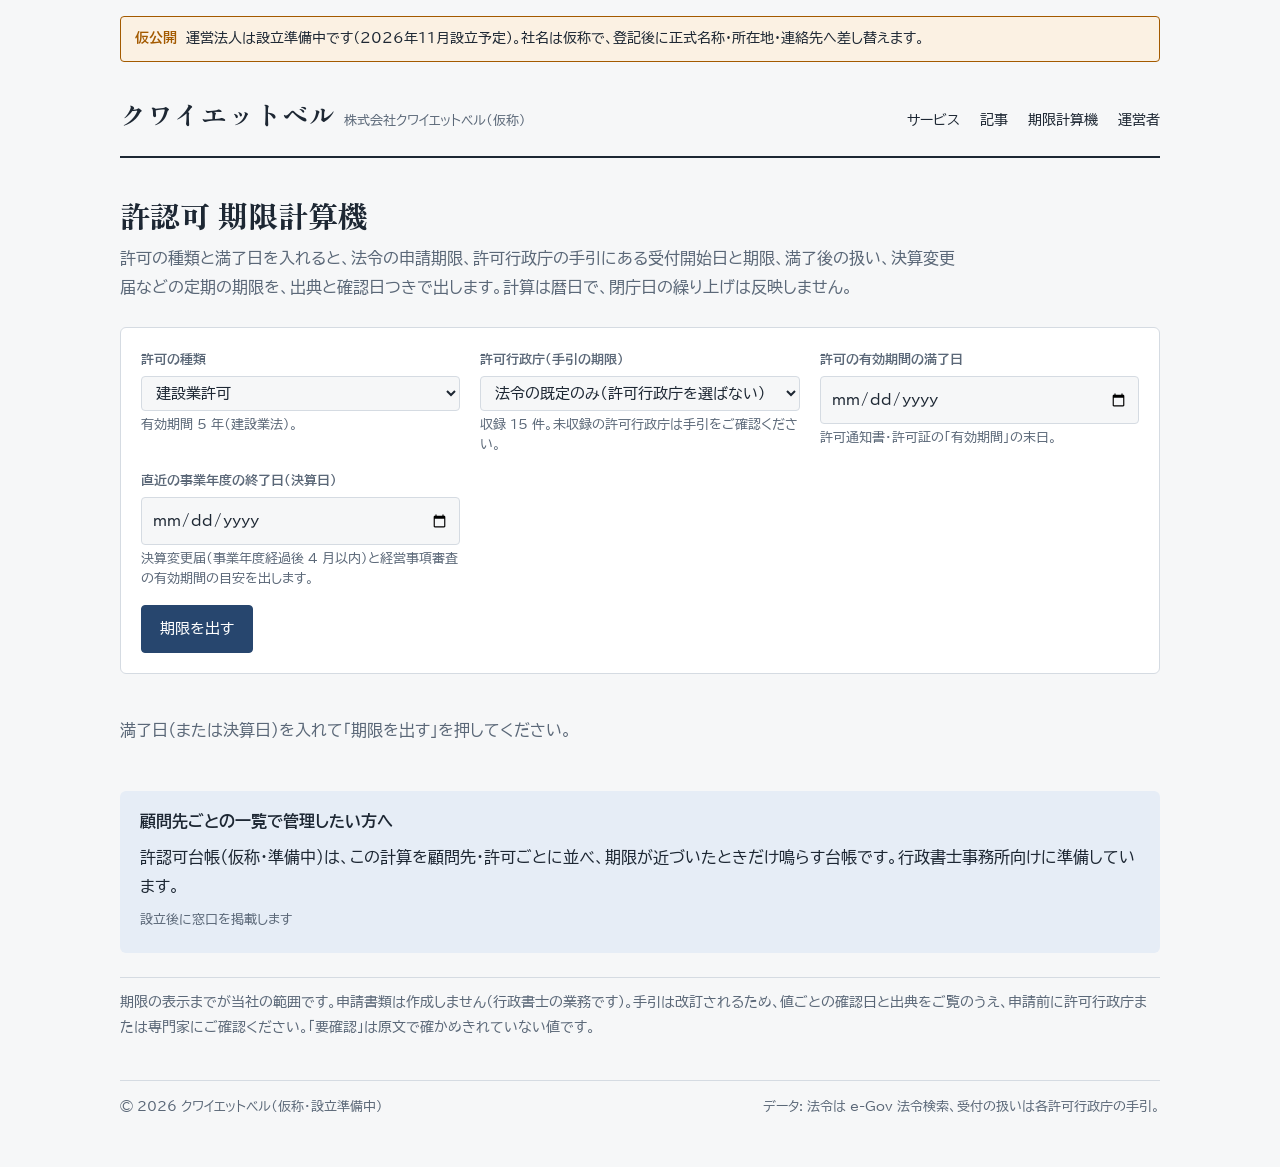
==== calc.html @ 5275df2f "許認可 期限計算機(calc.html)を追加: 許可種別・許可行政庁・満了日から法令の期限・手引の受付開始と期限・決算変更届の期限を出典つきで計算 Co-Authored-By: Claude Fa" ====
<!doctype html>
<html lang="ja">
<head>
<meta charset="utf-8">
<meta name="viewport" content="width=device-width, initial-scale=1, viewport-fit=cover">
<title>許認可 期限計算機</title>
<meta name="description" content="許可の種類・許可行政庁・満了日から、更新の受付開始日・申請期限・決算変更届などの期限を、条文と手引の出典つきで計算します。">
<link rel="preconnect" href="https://fonts.googleapis.com">
<link rel="preconnect" href="https://fonts.gstatic.com" crossorigin>
<link rel="stylesheet" href="https://fonts.googleapis.com/css2?family=BIZ+UDPGothic:wght@400;700&family=Zen+Old+Mincho:wght@600;900&family=IBM+Plex+Mono:wght@500&display=swap">
<style>
:root {
  --paper: #f6f7f8; --sheet: #ffffff; --ink: #1d2733; --muted: #5b6878; --rule: #d5dbe2;
  --indigo: #27466e; --indigo-soft: #e6edf6; --due: #a35a00; --due-soft: #fbf1e3;
  --f-display: "Zen Old Mincho", "Hiragino Mincho ProN", "Yu Mincho", serif;
  --f-body: "BIZ UDPGothic", "Hiragino Sans", "Yu Gothic", "Meiryo", sans-serif;
  --f-mono: "IBM Plex Mono", ui-monospace, "SFMono-Regular", Consolas, monospace;
}
@media (prefers-color-scheme: dark) {
  :root:not([data-theme="light"]) {
    --paper: #12171d; --sheet: #182029; --ink: #e3e8ee; --muted: #9aa7b6; --rule: #2c3743;
    --indigo: #9dbbe3; --indigo-soft: #1f2d3e; --due: #f0b35c; --due-soft: #2e2416; color-scheme: dark;
  }
}
:root[data-theme="dark"] {
  --paper: #12171d; --sheet: #182029; --ink: #e3e8ee; --muted: #9aa7b6; --rule: #2c3743;
  --indigo: #9dbbe3; --indigo-soft: #1f2d3e; --due: #f0b35c; --due-soft: #2e2416; color-scheme: dark;
}
* { box-sizing: border-box; }
body { margin: 0; background: var(--paper); color: var(--ink); font-family: var(--f-body); font-size: 16px; line-height: 1.85;
  padding-left: max(16px, env(safe-area-inset-left, 0px)); padding-right: max(16px, env(safe-area-inset-right, 0px)); padding-block: 0 48px; }
a { color: var(--indigo); text-underline-offset: 3px; }
a:focus-visible, button:focus-visible, select:focus-visible, input:focus-visible { outline: 2px solid var(--indigo); outline-offset: 2px; }
.wrap { max-width: 1040px; margin: 0 auto; }
.notice { margin: 16px auto 0; background: var(--due-soft); border: 1px solid var(--due); border-radius: 4px; padding: 10px 14px; font-size: 14px; line-height: 1.7; }
.notice strong { color: var(--due); }
header.site { display: flex; flex-wrap: wrap; align-items: baseline; justify-content: space-between; gap: 8px 24px; padding-block: 28px 18px; border-bottom: 2px solid var(--ink); }
.brand { font-family: var(--f-display); font-weight: 900; font-size: 26px; letter-spacing: .04em; text-decoration: none; color: var(--ink); }
.brand small { font-family: var(--f-body); font-weight: 400; font-size: 13px; color: var(--muted); margin-left: 8px; letter-spacing: 0; }
nav.top { display: flex; flex-wrap: wrap; gap: 4px 20px; font-size: 14px; }
nav.top a { color: var(--ink); text-decoration: none; }
nav.top a:hover { color: var(--indigo); text-decoration: underline; }
h1 { font-family: var(--f-display); font-weight: 900; font-size: 30px; line-height: 1.4; margin: 36px 0 8px; }
.lead { color: var(--muted); margin: 0 0 24px; max-width: 70ch; }
.panel { background: var(--sheet); border: 1px solid var(--rule); border-radius: 6px; padding: 20px; margin-bottom: 24px; }
.grid { display: grid; grid-template-columns: repeat(auto-fit, minmax(240px, 1fr)); gap: 14px 20px; }
label { display: block; font-size: 13px; color: var(--muted); font-weight: 700; margin-bottom: 4px; }
select, input[type=date] { width: 100%; font: inherit; font-size: 15px; padding: 8px 10px; border: 1px solid var(--rule); border-radius: 4px; background: var(--paper); color: var(--ink); }
.hint { font-size: 12.5px; color: var(--muted); margin: 4px 0 0; line-height: 1.6; }
.row { display: flex; flex-wrap: wrap; gap: 10px; align-items: center; margin-top: 16px; }
button { font: inherit; font-size: 15px; padding: 9px 18px; border-radius: 4px; border: 1px solid var(--indigo); background: var(--indigo); color: #fff; cursor: pointer; }
button.ghost { background: transparent; color: var(--indigo); }
h2 { font-family: var(--f-display); font-size: 20px; margin: 28px 0 10px; display: flex; align-items: baseline; gap: 10px; flex-wrap: wrap; }
h2 span { font-family: var(--f-mono); font-size: 12px; letter-spacing: .12em; color: var(--muted); }
.tbl { overflow-x: auto; margin: 10px 0 18px; border: 1px solid var(--rule); border-radius: 4px; background: var(--sheet); }
table { border-collapse: collapse; font-size: 13.5px; line-height: 1.65; min-width: 720px; width: 100%; }
th, td { border-bottom: 1px solid var(--rule); padding: 8px 10px; vertical-align: top; text-align: left; }
th { background: var(--indigo-soft); font-weight: 700; white-space: nowrap; }
tr:last-child td { border-bottom: 0; }
td.d { font-family: var(--f-mono); white-space: nowrap; font-size: 14px; }
td.d.none { font-family: var(--f-body); color: var(--muted); }
.tag { display: inline-block; font-size: 11.5px; padding: 0 7px; border-radius: 3px; background: var(--due-soft); color: var(--due); border: 1px solid var(--due); margin-left: 6px; line-height: 1.7; white-space: nowrap; }
.src { font-size: 12.5px; color: var(--muted); }
.src a { word-break: break-all; }
.empty { color: var(--muted); padding: 18px 0; }
.line { font-size: 13.5px; color: var(--muted); border-top: 1px solid var(--rule); padding-top: 12px; margin-top: 24px; }
.cta { background: var(--indigo-soft); border-radius: 6px; padding: 16px 20px; margin-top: 28px; }
.cta p { margin: 0 0 6px; }
footer { display: flex; flex-wrap: wrap; justify-content: space-between; gap: 8px 24px; margin-top: 40px; padding-top: 14px; border-top: 1px solid var(--rule); font-size: 13px; color: var(--muted); }
@media (max-width: 760px) { h1 { font-size: 24px; } .panel { padding: 16px; } }
</style>
</head>
<body>
<div class="notice wrap"><strong>仮公開</strong>　運営法人は設立準備中です（2026年11月設立予定）。社名は仮称で、登記後に正式名称・所在地・連絡先へ差し替えます。</div>
<div class="wrap">
  <header class="site">
    <a class="brand" href="./">クワイエットベル<small>株式会社クワイエットベル（仮称）</small></a>
    <nav class="top" aria-label="サイト内">
      <a href="./#service">サービス</a>
      <a href="./#articles">記事</a>
      <a href="calc.html" aria-current="page">期限計算機</a>
      <a href="./#company">運営者</a>
    </nav>
  </header>

  <main>
    <h1>許認可 期限計算機</h1>
    <p class="lead">許可の種類と満了日を入れると、法令の申請期限、許可行政庁の手引にある受付開始日と期限、満了後の扱い、決算変更届などの定期の期限を、出典と確認日つきで出します。計算は暦日で、閉庁日の繰り上げは反映しません。</p>

    <div class="panel">
      <div class="grid">
        <div>
          <label for="lic">許可の種類</label>
          <select id="lic"></select>
          <p class="hint" id="licHint"></p>
        </div>
        <div>
          <label for="auth">許可行政庁（手引の期限）</label>
          <select id="auth"></select>
          <p class="hint" id="authHint"></p>
        </div>
        <div id="expWrap">
          <label for="exp">許可の有効期間の満了日</label>
          <input type="date" id="exp">
          <p class="hint">許可通知書・許可証の「有効期間」の末日。</p>
        </div>
        <div id="fyWrap" hidden>
          <label for="fy">直近の事業年度の終了日（決算日）</label>
          <input type="date" id="fy">
          <p class="hint" id="fyHint"></p>
        </div>
      </div>
      <div class="row">
        <button type="button" id="go">期限を出す</button>
        <button type="button" class="ghost" id="copy" hidden>結果をテキストでコピー</button>
        <span class="hint" id="copied"></span>
      </div>
    </div>

    <div id="out"><p class="empty">許可の種類と満了日を入れてください。</p></div>

    <div class="cta">
      <p><strong>顧問先ごとの一覧で管理したい方へ</strong></p>
      <p>許認可台帳（仮称・準備中）は、この計算を顧問先・許可ごとに並べ、期限が近づいたときだけ鳴らす台帳です。行政書士事務所向けに準備しています。</p>
      <p class="src">設立後に窓口を掲載します</p>
    </div>

    <p class="line">期限の表示までが当社の範囲です。申請書類は作成しません（行政書士の業務です）。手引は改訂されるため、値ごとの確認日と出典をご覧のうえ、申請前に許可行政庁または専門家にご確認ください。「要確認」は原文で確かめきれていない値です。</p>
  </main>

  <footer>
    <span>© 2026 クワイエットベル（仮称・設立準備中）</span>
    <span>データ: 法令は e-Gov 法令検索、受付の扱いは各許可行政庁の手引。</span>
  </footer>
</div>

<script>
let RULES = null;
const $ = id => document.getElementById(id);
const pad = n => String(n).padStart(2, "0");
const fmt = d => d ? `${d.getFullYear()}-${pad(d.getMonth() + 1)}-${pad(d.getDate())}` : "";
const parse = s => { if (!s) return null; const [y, m, d] = s.split("-").map(Number); return new Date(y, m - 1, d); };
const addDays = (d, n) => { const r = new Date(d); r.setDate(r.getDate() + n); return r; };
// 民法143条: 期間の末日は起算日の応当日の前日。応当日が無い月は末日。
function addMonthsPeriod(end, months) {
  const start = addDays(end, 1);
  const y = start.getFullYear(), m = start.getMonth() + months, day = start.getDate();
  const last = new Date(y, m + 1, 0).getDate();
  return addDays(new Date(y, m, Math.min(day, last)), -1);
}
const weekday = ["日", "月", "火", "水", "木", "金", "土"];
const show = d => d ? `${fmt(d)}（${weekday[d.getDay()]}）` : "";
const esc = s => String(s ?? "").replace(/[&<>"]/g, c => ({ "&": "&amp;", "<": "&lt;", ">": "&gt;", '"': "&quot;" }[c]));
const statusTag = s => s === "confirmed" || !s ? "" : `<span class="tag">要確認</span>`;
const srcCell = (quote, url, retrieved) => `<span class="src">${esc(quote)}${url ? ` <a href="${esc(url)}" target="_blank" rel="noopener">出典</a>` : ""}${retrieved ? `（確認 ${esc(retrieved)}）` : ""}</span>`;
const hasNum = v => v !== "" && v !== null && v !== undefined;

function fillLicenses() {
  const sel = $("lic");
  RULES.licenses.forEach(l => {
    const o = document.createElement("option"); o.value = l.id; o.textContent = l.name; sel.appendChild(o);
  });
  sel.value = "construction";
}
function current() { return RULES.licenses.find(x => x.id === $("lic").value); }
function onLicense() {
  const l = current();
  const auth = $("auth"); auth.innerHTML = "";
  const locals = RULES.local.filter(r => r.license_id === l.id);
  const o0 = document.createElement("option"); o0.value = "";
  o0.textContent = locals.length ? "法令の既定のみ（許可行政庁を選ばない）" : "法令の既定のみ（手引は未収録）";
  auth.appendChild(o0);
  locals.forEach((r, i) => { const o = document.createElement("option"); o.value = String(i); o.textContent = r.authority; auth.appendChild(o); });
  $("authHint").textContent = locals.length ? `収録 ${locals.length} 件。未収録の許可行政庁は手引をご確認ください。` : "この許可は手引の期限をまだ収録していません。";
  const hasTerm = !!l.valid_renewal;
  $("expWrap").hidden = !hasTerm;
  const fy = l.id === "construction" || l.id === "cargo_general" || l.id === "cargo_specific";
  $("fyWrap").hidden = !fy;
  $("fyHint").textContent = l.id === "construction"
    ? "決算変更届（事業年度経過後 4 月以内）と経営事項審査の有効期間の目安を出します。"
    : "事業報告書（事業年度経過後 100 日以内）の期限を出します。";
  $("licHint").textContent = l.status === "pending"
    ? "更新制は施行待ちです（公布から 3 年以内に施行）。現行は有効期間がありません。"
    : !hasTerm ? "この許可には有効期間がありません。随時・定期の届出だけ出します。"
    : `有効期間 ${l.valid_renewal} 年（${l.law}）。`;
  $("out").innerHTML = '<p class="empty">満了日（または決算日）を入れて「期限を出す」を押してください。</p>';
  $("copy").hidden = true; $("copied").textContent = "";
}

function compute() {
  const l = current();
  const locals = RULES.local.filter(r => r.license_id === l.id);
  const loc = $("auth").value === "" ? null : locals[Number($("auth").value)];
  const exp = parse($("exp").value), fy = parse($("fy").value);
  const rows = [];
  const push = (label, d, note, quote, url, retrieved, status) => rows.push({ label, d, note, quote, url, retrieved, status });

  if (l.valid_renewal) {
    if (!exp) { $("out").innerHTML = '<p class="empty">満了日を入れてください。</p>'; return; }
    if (hasNum(l.window_start_days)) push("法令上の受付開始", addDays(exp, -l.window_start_days), `満了 ${l.window_start_days} 日前から`, l.basis, l.basis_url, l.retrieved, l.status);
    if (hasNum(l.deadline_days)) push("法令上の申請期限", addDays(exp, -l.deadline_days), `満了 ${l.deadline_days} 日前まで`, l.basis, l.basis_url, l.retrieved, l.status);
    else push("法令上の申請期限", null, l.deadline_source === "local" ? "法令に期限の定めなし。許可行政庁の手引による" : "法令に定めなし", l.basis, l.basis_url, l.retrieved, l.status);
    if (loc) {
      push(`手引の受付開始（${loc.authority}）`, hasNum(loc.accept_start_days) ? addDays(exp, -loc.accept_start_days) : null, loc.accept_start || "記載なし", loc.quote, loc.source_url, loc.retrieved, loc.status);
      push(`手引の期限（${loc.authority}）`, hasNum(loc.deadline_guide_days) ? addDays(exp, -Number(loc.deadline_guide_days)) : null, loc.deadline_guide || "記載なし", loc.quote, loc.source_url, loc.retrieved, loc.status);
      push("期限後の扱い", null, loc.late_acceptance || "手引に記載なし", "", loc.source_url, loc.retrieved, loc.status);
    }
    push("満了日", exp, "", "", "", "", "");
    push("審査中のみなし有効", null,
      l.deemed === "yes" ? "あり（期限内に申請すれば処分まで従前の許可が有効）" : l.deemed === "no" ? "なし（満了で失効。みなし規定なし）" : "未確認",
      l.basis, l.basis_url, l.retrieved, l.status);
    const yrs = parseInt(l.valid_renewal, 10);
    if (yrs) { const n = new Date(exp); n.setFullYear(n.getFullYear() + yrs); push("更新後の次の満了日（目安）", n, `${l.valid_renewal} 年後。実際は許可行政庁の付与日で決まります`, "", "", "", ""); }
  } else if (l.status === "pending") {
    push("更新の期限", null, "更新制は施行待ち。施行日・初回更新の時期は政省令で決まります", l.basis, l.basis_url, l.retrieved, l.status);
  } else {
    push("更新の期限", null, "有効期間なし（更新はありません）", l.basis, l.basis_url, l.retrieved, l.status);
  }

  const filings = RULES.filings.filter(f => f.license_id === l.id);
  const per = [];
  const today = new Date();
  filings.forEach(f => {
    let d = null, note = f.deadline_rule;
    if (f.filing_id === "construction_annual") { if (fy) d = addMonthsPeriod(fy, 4); else note += "（決算日を入れると日付が出ます）"; }
    else if (f.filing_id === "construction_keishin") { if (fy) { d = addMonthsPeriod(fy, 19); note = "審査基準日（決算日）から 1 年 7 か月。結果通知の有効期間の末日の目安"; } else note += "（決算日を入れると日付が出ます）"; }
    else if (f.filing_id === "cargo_business_report") { if (fy) d = addDays(fy, 100); else note += "（決算日を入れると日付が出ます）"; }
    else if (f.filing_id === "cargo_results_report") { let d0 = new Date(today.getFullYear(), 6, 10); if (d0 < today) d0 = new Date(today.getFullYear() + 1, 6, 10); d = d0; note = "毎年 7 月 10 日（前年 4 月 1 日〜3 月 31 日分）。直近の期日を表示"; }
    else if (f.filing_id === "minpaku_report") {
      let m = today.getMonth(); // 0 始まり。偶数月(2,4,...)は m が奇数
      let cand = new Date(today.getFullYear(), m % 2 === 1 ? m : m + 1, 15);
      if (cand < today) cand = new Date(cand.getFullYear(), cand.getMonth() + 2, 15);
      d = cand; note = "偶数月の 15 日までに前 2 か月分。直近の期日を表示";
    }
    per.push({ f, d, note });
  });

  let html = `<h2><span>RESULT</span>${esc(l.name)}${loc ? "／" + esc(loc.authority) : ""}</h2>
  <div class="tbl"><table><thead><tr><th>項目</th><th>日付</th><th>内容</th><th>根拠・出典</th></tr></thead><tbody>`;
  rows.forEach(r => { html += `<tr><td>${esc(r.label)}${statusTag(r.status)}</td><td class="d${r.d ? "" : " none"}">${r.d ? show(r.d) : "—"}</td><td>${esc(r.note)}</td><td>${srcCell(r.quote, r.url, r.retrieved)}</td></tr>`; });
  html += `</tbody></table></div>`;
  if (per.length) {
    html += `<h2><span>FILINGS</span>定期・随時の届出</h2><div class="tbl"><table><thead><tr><th>届出</th><th>日付</th><th>期限の決まり</th><th>根拠</th></tr></thead><tbody>`;
    per.forEach(({ f, d, note }) => {
      html += `<tr><td>${esc(f.filing_name)}<br><span class="src">${f.kind === "periodic" ? "定期" : "随時"}：${esc(f.trigger)}</span></td><td class="d${d ? "" : " none"}">${d ? show(d) : (f.kind === "event" ? "事由の発生から" : "—")}</td><td>${esc(note)}</td><td>${srcCell(f.basis, f.basis_url, f.retrieved)}</td></tr>`;
    });
    html += `</tbody></table></div>`;
  }
  $("out").innerHTML = html;
  $("copy").hidden = false; $("copied").textContent = "";
  $("copy").onclick = async () => {
    const lines = [`${l.name}${loc ? "／" + loc.authority : ""}${exp ? "　満了日 " + fmt(exp) : ""}${fy ? "　決算日 " + fmt(fy) : ""}`];
    rows.forEach(r => lines.push(`${r.label}: ${r.d ? fmt(r.d) : "-"} ${r.note}${r.url ? " " + r.url : ""}`));
    per.forEach(({ f, d, note }) => lines.push(`${f.filing_name}: ${d ? fmt(d) : "-"} ${note}`));
    lines.push(`（${location.href} で計算。閉庁日は未反映。申請前に許可行政庁へ確認）`);
    try { await navigator.clipboard.writeText(lines.join("\n")); $("copied").textContent = "コピーしました"; }
    catch (e) { $("copied").textContent = "コピーできませんでした"; }
  };
}

(async () => {
  try {
    const r = await fetch("rules.json"); if (!r.ok) throw new Error(r.status);
    RULES = await r.json();
    fillLicenses(); onLicense();
    $("lic").addEventListener("change", onLicense);
    $("go").addEventListener("click", compute);
    ["exp", "fy", "auth"].forEach(id => $(id).addEventListener("change", () => { if ($("exp").value || $("fy").value) compute(); }));
  } catch (e) {
    $("out").innerHTML = '<p class="empty">ルールを読み込めませんでした。ページを再読み込みしてください。</p>';
  }
})();
</script>
</body>
</html>
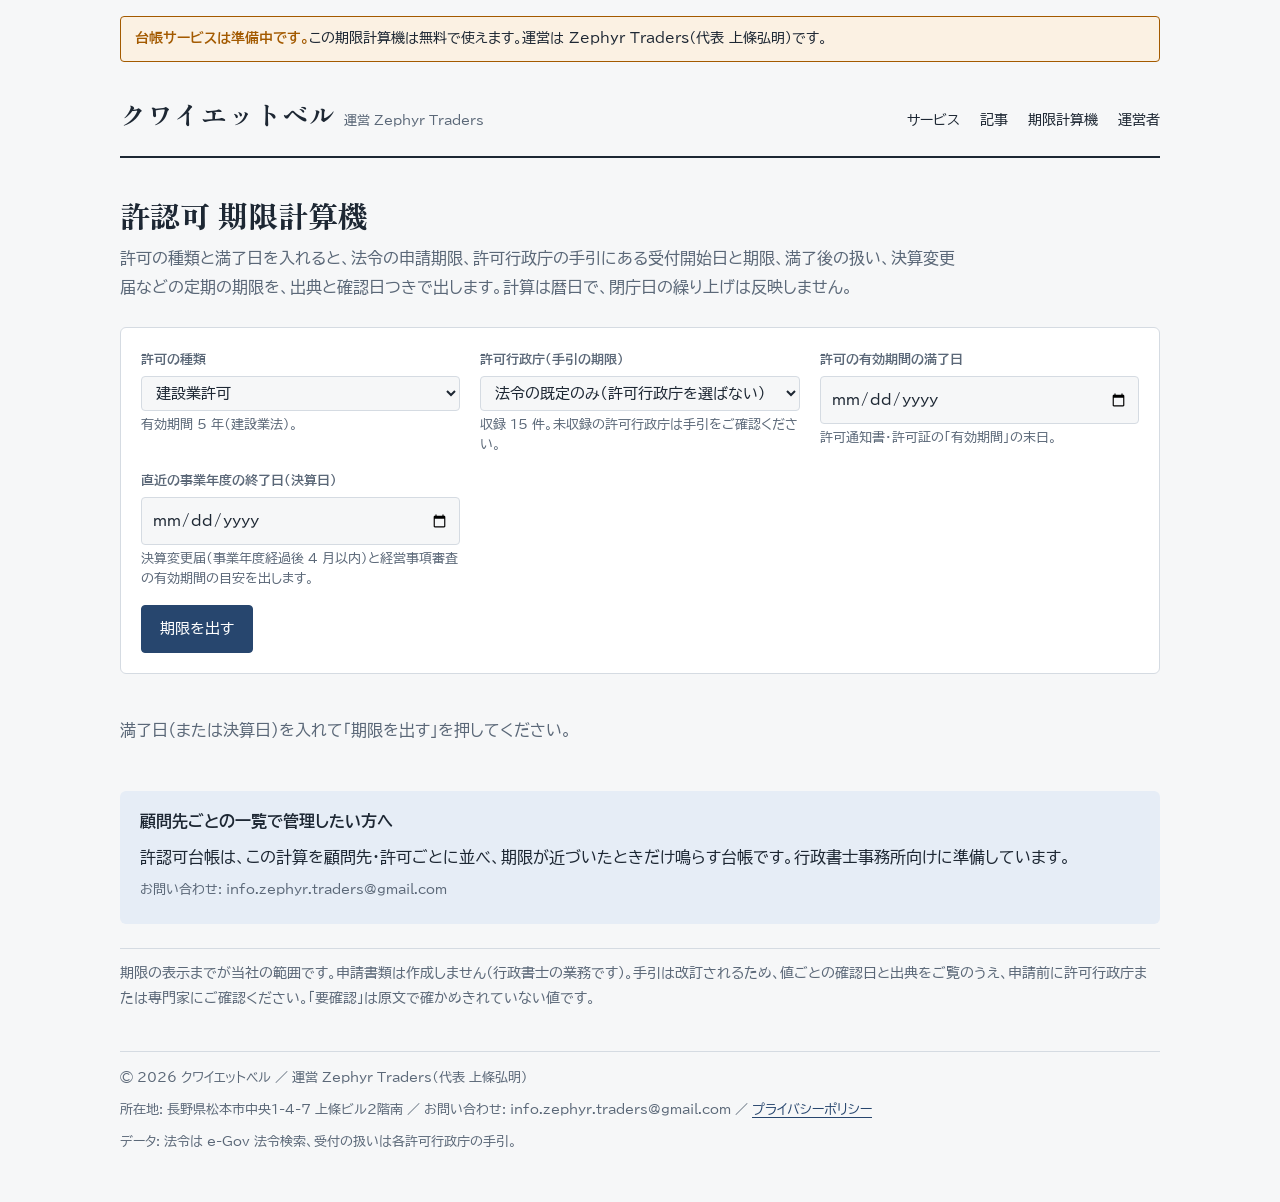
==== commit 3624d490: "運営者表示を Zephyr Traders（個人事業）に変更、プライバシーポリシーを掲出、記事の文体修正を反映" ====
--- a/calc.html
+++ b/calc.html
@@ -71,10 +71,10 @@
 </style>
 </head>
 <body>
-<div class="notice wrap"><strong>仮公開</strong>　運営法人は設立準備中です（2026年11月設立予定）。社名は仮称で、登記後に正式名称・所在地・連絡先へ差し替えます。</div>
+<div class="notice wrap"><strong>台帳サービスは準備中です。</strong>この期限計算機は無料で使えます。運営は Zephyr Traders（代表 上條弘明）です。</div>
 <div class="wrap">
   <header class="site">
-    <a class="brand" href="./">クワイエットベル<small>株式会社クワイエットベル（仮称）</small></a>
+    <a class="brand" href="./">クワイエットベル<small>運営 Zephyr Traders</small></a>
     <nav class="top" aria-label="サイト内">
       <a href="./#service">サービス</a>
       <a href="./#articles">記事</a>
@@ -121,15 +121,16 @@
 
     <div class="cta">
       <p><strong>顧問先ごとの一覧で管理したい方へ</strong></p>
-      <p>許認可台帳（仮称・準備中）は、この計算を顧問先・許可ごとに並べ、期限が近づいたときだけ鳴らす台帳です。行政書士事務所向けに準備しています。</p>
-      <p class="src">設立後に窓口を掲載します</p>
+      <p>許認可台帳は、この計算を顧問先・許可ごとに並べ、期限が近づいたときだけ鳴らす台帳です。行政書士事務所向けに準備しています。</p>
+      <p class="src">お問い合わせ: info.zephyr.traders@gmail.com</p>
     </div>
 
     <p class="line">期限の表示までが当社の範囲です。申請書類は作成しません（行政書士の業務です）。手引は改訂されるため、値ごとの確認日と出典をご覧のうえ、申請前に許可行政庁または専門家にご確認ください。「要確認」は原文で確かめきれていない値です。</p>
   </main>
 
   <footer>
-    <span>© 2026 クワイエットベル（仮称・設立準備中）</span>
+    <span>© 2026 クワイエットベル ／ 運営 Zephyr Traders（代表 上條弘明）</span>
+    <span>所在地: 長野県松本市中央1-4-7 上條ビル2階南 ／ お問い合わせ: info.zephyr.traders@gmail.com ／ <a href="privacy.html">プライバシーポリシー</a></span>
     <span>データ: 法令は e-Gov 法令検索、受付の扱いは各許可行政庁の手引。</span>
   </footer>
 </div>
@@ -137,17 +138,51 @@
 <script>
 let RULES = null;
 const $ = id => document.getElementById(id);
+// <date-core>
 const pad = n => String(n).padStart(2, "0");
 const fmt = d => d ? `${d.getFullYear()}-${pad(d.getMonth() + 1)}-${pad(d.getDate())}` : "";
 const parse = s => { if (!s) return null; const [y, m, d] = s.split("-").map(Number); return new Date(y, m - 1, d); };
 const addDays = (d, n) => { const r = new Date(d); r.setDate(r.getDate() + n); return r; };
-// 民法143条: 期間の末日は起算日の応当日の前日。応当日が無い月は末日。
+// 時刻なしの今日
+const dateOnly = (now = new Date()) => new Date(now.getFullYear(), now.getMonth(), now.getDate());
+// 民法143条2項: 期間の末日は起算日(満了日の翌日)の応当日の前日。応当日が無い月は、その月の末日で満了。
 function addMonthsPeriod(end, months) {
   const start = addDays(end, 1);
   const y = start.getFullYear(), m = start.getMonth() + months, day = start.getDate();
   const last = new Date(y, m + 1, 0).getDate();
-  return addDays(new Date(y, m, Math.min(day, last)), -1);
-}
+  if (day > last) return new Date(y, m, last);
+  return addDays(new Date(y, m, day), -1);
+}
+// 満了日の months か月前の応当日（その月に同じ日が無ければ月末）
+function sameDayMonthsBefore(exp, months) {
+  const m = exp.getMonth() - months;
+  const last = new Date(exp.getFullYear(), m + 1, 0).getDate();
+  return new Date(exp.getFullYear(), m, Math.min(exp.getDate(), last));
+}
+// 月単位の受付開始(kind="start")・期限(kind="deadline")。count は "same_day"（応当日当日）・"day_after"（翌日）・空（未確認）。
+// 未確認のとき、受付開始は遅い側(翌日)、期限は早い側(応当日当日)を返し、unconfirmed を true にする。
+function monthRule(exp, months, count, kind) {
+  const same = sameDayMonthsBefore(exp, months);
+  const unconfirmed = count !== "same_day" && count !== "day_after";
+  const useAfter = count === "day_after" || (unconfirmed && kind === "start");
+  return { d: useAfter ? addDays(same, 1) : same, unconfirmed };
+}
+// 更新後の次の満了日（目安）
+const nextExpiry = (exp, years) => addMonthsPeriod(exp, 12 * years);
+// 事業実績報告書: 直近の 7 月 10 日（当日を含む）
+function nextCargoResults(now) {
+  const t = dateOnly(now);
+  const d0 = new Date(t.getFullYear(), 6, 10);
+  return d0 < t ? new Date(t.getFullYear() + 1, 6, 10) : d0;
+}
+// 住宅宿泊事業の定期報告: 直近の偶数月 15 日（当日を含む）
+function nextMinpaku(now) {
+  const t = dateOnly(now);
+  const m = t.getMonth(); // 0 始まり。偶数月(2,4,...)は m が奇数
+  const cand = new Date(t.getFullYear(), m % 2 === 1 ? m : m + 1, 15);
+  return cand < t ? new Date(cand.getFullYear(), cand.getMonth() + 2, 15) : cand;
+}
+// </date-core>
 const weekday = ["日", "月", "火", "水", "木", "金", "土"];
 const show = d => d ? `${fmt(d)}（${weekday[d.getDay()]}）` : "";
 const esc = s => String(s ?? "").replace(/[&<>"]/g, c => ({ "&": "&amp;", "<": "&lt;", ">": "&gt;", '"': "&quot;" }[c]));
@@ -201,8 +236,17 @@
     if (hasNum(l.deadline_days)) push("法令上の申請期限", addDays(exp, -l.deadline_days), `満了 ${l.deadline_days} 日前まで`, l.basis, l.basis_url, l.retrieved, l.status);
     else push("法令上の申請期限", null, l.deadline_source === "local" ? "法令に期限の定めなし。許可行政庁の手引による" : "法令に定めなし", l.basis, l.basis_url, l.retrieved, l.status);
     if (loc) {
-      push(`手引の受付開始（${loc.authority}）`, hasNum(loc.accept_start_days) ? addDays(exp, -loc.accept_start_days) : null, loc.accept_start || "記載なし", loc.quote, loc.source_url, loc.retrieved, loc.status);
-      push(`手引の期限（${loc.authority}）`, hasNum(loc.deadline_guide_days) ? addDays(exp, -Number(loc.deadline_guide_days)) : null, loc.deadline_guide || "記載なし", loc.quote, loc.source_url, loc.retrieved, loc.status);
+      const pushLocal = (label, months, count, kind, days, text, noteTail) => {
+        let d = null, note = text || "記載なし", status = loc.status;
+        if (hasNum(months)) {
+          const r = monthRule(exp, months, count, kind);
+          d = r.d;
+          if (r.unconfirmed) { note += `（${noteTail}）`; status = "unconfirmed"; }
+        } else if (hasNum(days)) d = addDays(exp, -Number(days));
+        push(label, d, note, loc.quote, loc.source_url, loc.retrieved, status);
+      };
+      pushLocal(`手引の受付開始（${loc.authority}）`, loc.accept_start_months, loc.accept_start_count, "start", loc.accept_start_days, loc.accept_start, "月単位。応当日当日か翌日かは未確認のため遅い側を表示");
+      pushLocal(`手引の期限（${loc.authority}）`, loc.deadline_guide_months, loc.deadline_guide_count, "deadline", loc.deadline_guide_days, loc.deadline_guide, "月単位。応当日当日か翌日かは未確認のため早い側を表示");
       push("期限後の扱い", null, loc.late_acceptance || "手引に記載なし", "", loc.source_url, loc.retrieved, loc.status);
     }
     push("満了日", exp, "", "", "", "", "");
@@ -210,27 +254,24 @@
       l.deemed === "yes" ? "あり（期限内に申請すれば処分まで従前の許可が有効）" : l.deemed === "no" ? "なし（満了で失効。みなし規定なし）" : "未確認",
       l.basis, l.basis_url, l.retrieved, l.status);
     const yrs = parseInt(l.valid_renewal, 10);
-    if (yrs) { const n = new Date(exp); n.setFullYear(n.getFullYear() + yrs); push("更新後の次の満了日（目安）", n, `${l.valid_renewal} 年後。実際は許可行政庁の付与日で決まります`, "", "", "", ""); }
+    if (yrs) { const n = nextExpiry(exp, yrs); push("更新後の次の満了日（目安）", n, `${l.valid_renewal} 年後。実際は許可行政庁の付与日で決まります`, "", "", "", ""); }
   } else if (l.status === "pending") {
     push("更新の期限", null, "更新制は施行待ち。施行日・初回更新の時期は政省令で決まります", l.basis, l.basis_url, l.retrieved, l.status);
   } else {
     push("更新の期限", null, "有効期間なし（更新はありません）", l.basis, l.basis_url, l.retrieved, l.status);
   }
 
-  const filings = RULES.filings.filter(f => f.license_id === l.id);
+  const filings = RULES.filings.filter(f => f.license_ids.includes(l.id));
   const per = [];
-  const today = new Date();
+  const today = dateOnly();
   filings.forEach(f => {
     let d = null, note = f.deadline_rule;
     if (f.filing_id === "construction_annual") { if (fy) d = addMonthsPeriod(fy, 4); else note += "（決算日を入れると日付が出ます）"; }
     else if (f.filing_id === "construction_keishin") { if (fy) { d = addMonthsPeriod(fy, 19); note = "審査基準日（決算日）から 1 年 7 か月。結果通知の有効期間の末日の目安"; } else note += "（決算日を入れると日付が出ます）"; }
     else if (f.filing_id === "cargo_business_report") { if (fy) d = addDays(fy, 100); else note += "（決算日を入れると日付が出ます）"; }
-    else if (f.filing_id === "cargo_results_report") { let d0 = new Date(today.getFullYear(), 6, 10); if (d0 < today) d0 = new Date(today.getFullYear() + 1, 6, 10); d = d0; note = "毎年 7 月 10 日（前年 4 月 1 日〜3 月 31 日分）。直近の期日を表示"; }
+    else if (f.filing_id === "cargo_results_report") { d = nextCargoResults(today); note = "毎年 7 月 10 日（前年 4 月 1 日〜3 月 31 日分）。直近の期日を表示"; }
     else if (f.filing_id === "minpaku_report") {
-      let m = today.getMonth(); // 0 始まり。偶数月(2,4,...)は m が奇数
-      let cand = new Date(today.getFullYear(), m % 2 === 1 ? m : m + 1, 15);
-      if (cand < today) cand = new Date(cand.getFullYear(), cand.getMonth() + 2, 15);
-      d = cand; note = "偶数月の 15 日までに前 2 か月分。直近の期日を表示";
+      d = nextMinpaku(today); note = "偶数月の 15 日までに前 2 か月分。直近の期日を表示";
     }
     per.push({ f, d, note });
   });
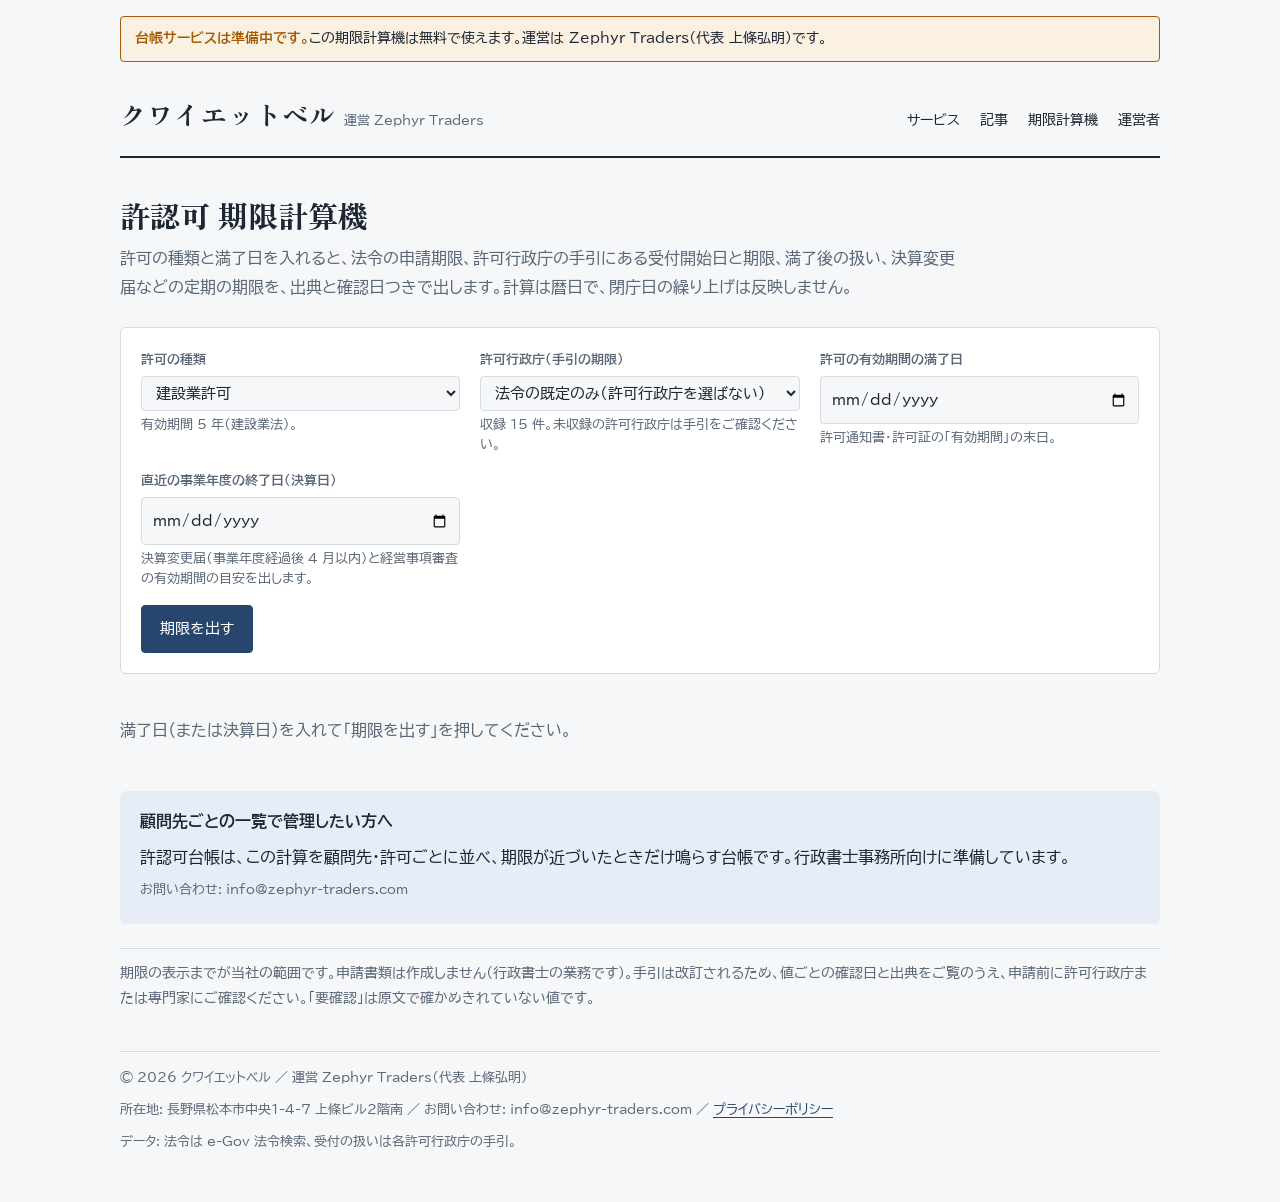
==== commit 7708befd: "窓口のメールを info@zephyr-traders.com に変更、記事 01-04・06・07: 更新後の起算は満了日までに処分がなかった場合の規定と明記 (lic-i8f.4)" ====
--- a/calc.html
+++ b/calc.html
@@ -122,7 +122,7 @@
     <div class="cta">
       <p><strong>顧問先ごとの一覧で管理したい方へ</strong></p>
       <p>許認可台帳は、この計算を顧問先・許可ごとに並べ、期限が近づいたときだけ鳴らす台帳です。行政書士事務所向けに準備しています。</p>
-      <p class="src">お問い合わせ: info.zephyr.traders@gmail.com</p>
+      <p class="src">お問い合わせ: info@zephyr-traders.com</p>
     </div>
 
     <p class="line">期限の表示までが当社の範囲です。申請書類は作成しません（行政書士の業務です）。手引は改訂されるため、値ごとの確認日と出典をご覧のうえ、申請前に許可行政庁または専門家にご確認ください。「要確認」は原文で確かめきれていない値です。</p>
@@ -130,65 +130,21 @@
 
   <footer>
     <span>© 2026 クワイエットベル ／ 運営 Zephyr Traders（代表 上條弘明）</span>
-    <span>所在地: 長野県松本市中央1-4-7 上條ビル2階南 ／ お問い合わせ: info.zephyr.traders@gmail.com ／ <a href="privacy.html">プライバシーポリシー</a></span>
+    <span>所在地: 長野県松本市中央1-4-7 上條ビル2階南 ／ お問い合わせ: info@zephyr-traders.com ／ <a href="privacy.html">プライバシーポリシー</a></span>
     <span>データ: 法令は e-Gov 法令検索、受付の扱いは各許可行政庁の手引。</span>
   </footer>
 </div>
 
+<script src="date-core.js"></script>
 <script>
 let RULES = null;
 const $ = id => document.getElementById(id);
-// <date-core>
-const pad = n => String(n).padStart(2, "0");
-const fmt = d => d ? `${d.getFullYear()}-${pad(d.getMonth() + 1)}-${pad(d.getDate())}` : "";
-const parse = s => { if (!s) return null; const [y, m, d] = s.split("-").map(Number); return new Date(y, m - 1, d); };
-const addDays = (d, n) => { const r = new Date(d); r.setDate(r.getDate() + n); return r; };
-// 時刻なしの今日
-const dateOnly = (now = new Date()) => new Date(now.getFullYear(), now.getMonth(), now.getDate());
-// 民法143条2項: 期間の末日は起算日(満了日の翌日)の応当日の前日。応当日が無い月は、その月の末日で満了。
-function addMonthsPeriod(end, months) {
-  const start = addDays(end, 1);
-  const y = start.getFullYear(), m = start.getMonth() + months, day = start.getDate();
-  const last = new Date(y, m + 1, 0).getDate();
-  if (day > last) return new Date(y, m, last);
-  return addDays(new Date(y, m, day), -1);
-}
-// 満了日の months か月前の応当日（その月に同じ日が無ければ月末）
-function sameDayMonthsBefore(exp, months) {
-  const m = exp.getMonth() - months;
-  const last = new Date(exp.getFullYear(), m + 1, 0).getDate();
-  return new Date(exp.getFullYear(), m, Math.min(exp.getDate(), last));
-}
-// 月単位の受付開始(kind="start")・期限(kind="deadline")。count は "same_day"（応当日当日）・"day_after"（翌日）・空（未確認）。
-// 未確認のとき、受付開始は遅い側(翌日)、期限は早い側(応当日当日)を返し、unconfirmed を true にする。
-function monthRule(exp, months, count, kind) {
-  const same = sameDayMonthsBefore(exp, months);
-  const unconfirmed = count !== "same_day" && count !== "day_after";
-  const useAfter = count === "day_after" || (unconfirmed && kind === "start");
-  return { d: useAfter ? addDays(same, 1) : same, unconfirmed };
-}
-// 更新後の次の満了日（目安）
-const nextExpiry = (exp, years) => addMonthsPeriod(exp, 12 * years);
-// 事業実績報告書: 直近の 7 月 10 日（当日を含む）
-function nextCargoResults(now) {
-  const t = dateOnly(now);
-  const d0 = new Date(t.getFullYear(), 6, 10);
-  return d0 < t ? new Date(t.getFullYear() + 1, 6, 10) : d0;
-}
-// 住宅宿泊事業の定期報告: 直近の偶数月 15 日（当日を含む）
-function nextMinpaku(now) {
-  const t = dateOnly(now);
-  const m = t.getMonth(); // 0 始まり。偶数月(2,4,...)は m が奇数
-  const cand = new Date(t.getFullYear(), m % 2 === 1 ? m : m + 1, 15);
-  return cand < t ? new Date(cand.getFullYear(), cand.getMonth() + 2, 15) : cand;
-}
-// </date-core>
+const { fmt, parse, addDays, dateOnly, renewalRows, filingDate } = window.QBDate;
 const weekday = ["日", "月", "火", "水", "木", "金", "土"];
 const show = d => d ? `${fmt(d)}（${weekday[d.getDay()]}）` : "";
 const esc = s => String(s ?? "").replace(/[&<>"]/g, c => ({ "&": "&amp;", "<": "&lt;", ">": "&gt;", '"': "&quot;" }[c]));
 const statusTag = s => s === "confirmed" || !s ? "" : `<span class="tag">要確認</span>`;
 const srcCell = (quote, url, retrieved) => `<span class="src">${esc(quote)}${url ? ` <a href="${esc(url)}" target="_blank" rel="noopener">出典</a>` : ""}${retrieved ? `（確認 ${esc(retrieved)}）` : ""}</span>`;
-const hasNum = v => v !== "" && v !== null && v !== undefined;
 
 function fillLicenses() {
   const sel = $("lic");
@@ -227,54 +183,12 @@
   const locals = RULES.local.filter(r => r.license_id === l.id);
   const loc = $("auth").value === "" ? null : locals[Number($("auth").value)];
   const exp = parse($("exp").value), fy = parse($("fy").value);
-  const rows = [];
-  const push = (label, d, note, quote, url, retrieved, status) => rows.push({ label, d, note, quote, url, retrieved, status });
-
-  if (l.valid_renewal) {
-    if (!exp) { $("out").innerHTML = '<p class="empty">満了日を入れてください。</p>'; return; }
-    if (hasNum(l.window_start_days)) push("法令上の受付開始", addDays(exp, -l.window_start_days), `満了 ${l.window_start_days} 日前から`, l.basis, l.basis_url, l.retrieved, l.status);
-    if (hasNum(l.deadline_days)) push("法令上の申請期限", addDays(exp, -l.deadline_days), `満了 ${l.deadline_days} 日前まで`, l.basis, l.basis_url, l.retrieved, l.status);
-    else push("法令上の申請期限", null, l.deadline_source === "local" ? "法令に期限の定めなし。許可行政庁の手引による" : "法令に定めなし", l.basis, l.basis_url, l.retrieved, l.status);
-    if (loc) {
-      const pushLocal = (label, months, count, kind, days, text, noteTail) => {
-        let d = null, note = text || "記載なし", status = loc.status;
-        if (hasNum(months)) {
-          const r = monthRule(exp, months, count, kind);
-          d = r.d;
-          if (r.unconfirmed) { note += `（${noteTail}）`; status = "unconfirmed"; }
-        } else if (hasNum(days)) d = addDays(exp, -Number(days));
-        push(label, d, note, loc.quote, loc.source_url, loc.retrieved, status);
-      };
-      pushLocal(`手引の受付開始（${loc.authority}）`, loc.accept_start_months, loc.accept_start_count, "start", loc.accept_start_days, loc.accept_start, "月単位。応当日当日か翌日かは未確認のため遅い側を表示");
-      pushLocal(`手引の期限（${loc.authority}）`, loc.deadline_guide_months, loc.deadline_guide_count, "deadline", loc.deadline_guide_days, loc.deadline_guide, "月単位。応当日当日か翌日かは未確認のため早い側を表示");
-      push("期限後の扱い", null, loc.late_acceptance || "手引に記載なし", "", loc.source_url, loc.retrieved, loc.status);
-    }
-    push("満了日", exp, "", "", "", "", "");
-    push("審査中のみなし有効", null,
-      l.deemed === "yes" ? "あり（期限内に申請すれば処分まで従前の許可が有効）" : l.deemed === "no" ? "なし（満了で失効。みなし規定なし）" : "未確認",
-      l.basis, l.basis_url, l.retrieved, l.status);
-    const yrs = parseInt(l.valid_renewal, 10);
-    if (yrs) { const n = nextExpiry(exp, yrs); push("更新後の次の満了日（目安）", n, `${l.valid_renewal} 年後。実際は許可行政庁の付与日で決まります`, "", "", "", ""); }
-  } else if (l.status === "pending") {
-    push("更新の期限", null, "更新制は施行待ち。施行日・初回更新の時期は政省令で決まります", l.basis, l.basis_url, l.retrieved, l.status);
-  } else {
-    push("更新の期限", null, "有効期間なし（更新はありません）", l.basis, l.basis_url, l.retrieved, l.status);
-  }
+  const rows = renewalRows(l, loc, exp);
+  if (!rows) { $("out").innerHTML = '<p class="empty">満了日を入れてください。</p>'; return; }
 
   const filings = RULES.filings.filter(f => f.license_ids.includes(l.id));
-  const per = [];
   const today = dateOnly();
-  filings.forEach(f => {
-    let d = null, note = f.deadline_rule;
-    if (f.filing_id === "construction_annual") { if (fy) d = addMonthsPeriod(fy, 4); else note += "（決算日を入れると日付が出ます）"; }
-    else if (f.filing_id === "construction_keishin") { if (fy) { d = addMonthsPeriod(fy, 19); note = "審査基準日（決算日）から 1 年 7 か月。結果通知の有効期間の末日の目安"; } else note += "（決算日を入れると日付が出ます）"; }
-    else if (f.filing_id === "cargo_business_report") { if (fy) d = addDays(fy, 100); else note += "（決算日を入れると日付が出ます）"; }
-    else if (f.filing_id === "cargo_results_report") { d = nextCargoResults(today); note = "毎年 7 月 10 日（前年 4 月 1 日〜3 月 31 日分）。直近の期日を表示"; }
-    else if (f.filing_id === "minpaku_report") {
-      d = nextMinpaku(today); note = "偶数月の 15 日までに前 2 か月分。直近の期日を表示";
-    }
-    per.push({ f, d, note });
-  });
+  const per = filings.map(f => ({ f, ...filingDate(f, fy, today) }));
 
   let html = `<h2><span>RESULT</span>${esc(l.name)}${loc ? "／" + esc(loc.authority) : ""}</h2>
   <div class="tbl"><table><thead><tr><th>項目</th><th>日付</th><th>内容</th><th>根拠・出典</th></tr></thead><tbody>`;
